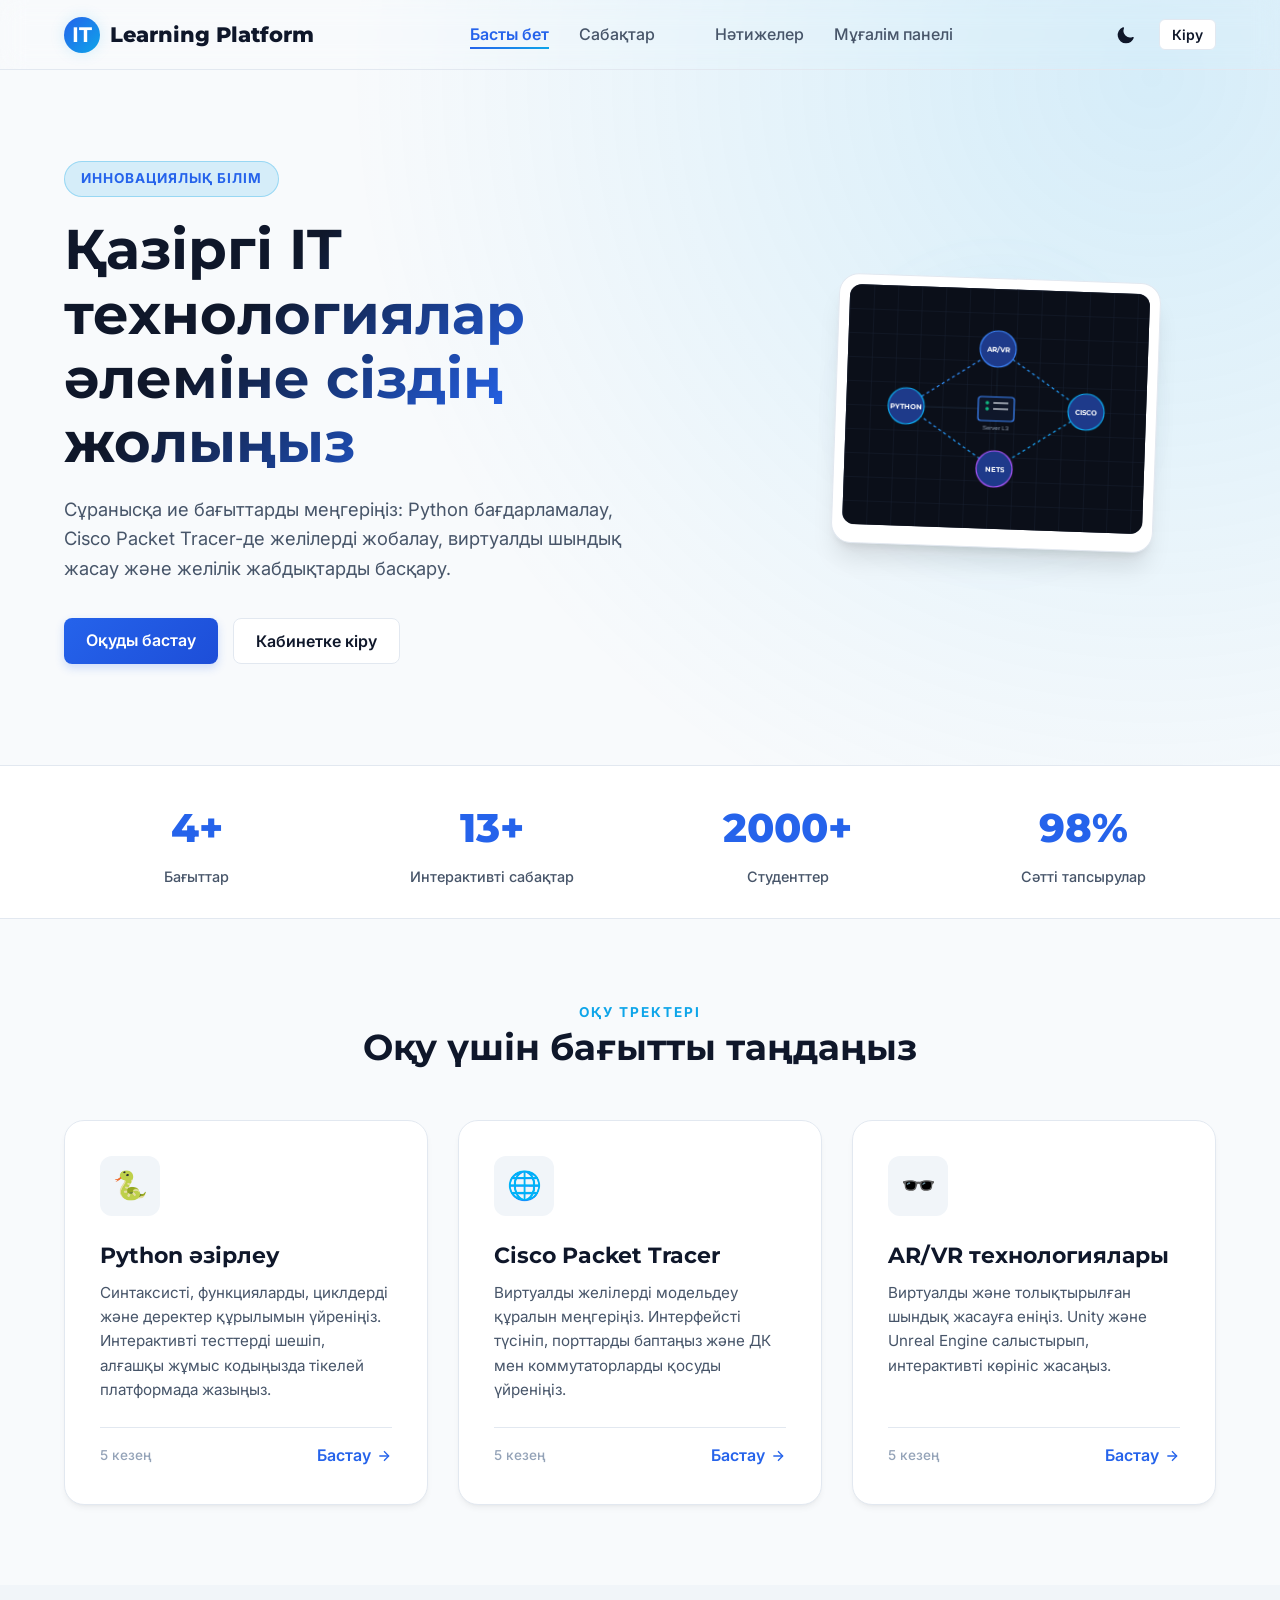
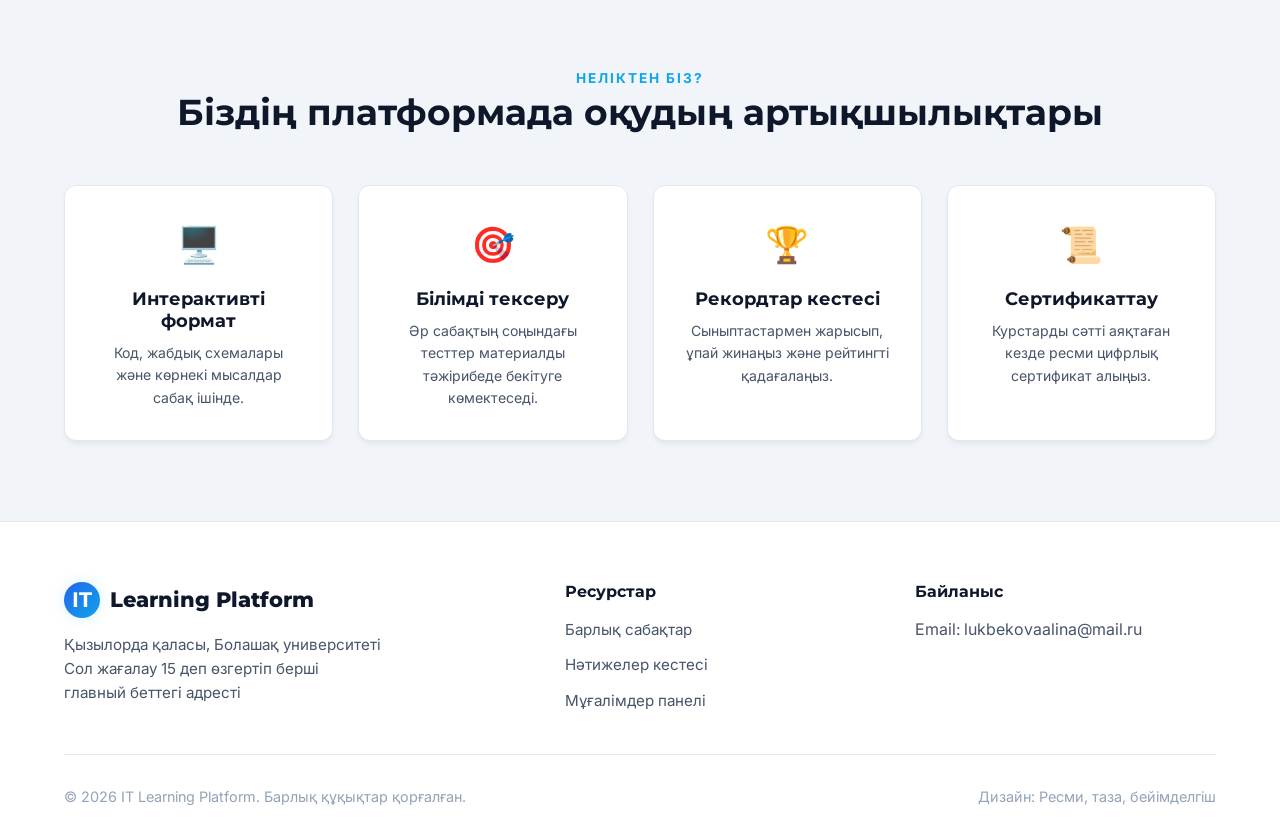
==== index.html @ 37fa31d3 "Add files via upload" ====
﻿<!DOCTYPE html>
<html lang="kk">
<head>
    <meta charset="UTF-8">
    <meta name="viewport" content="width=device-width, initial-scale=1.0">
    <title>IT Learning Platform — Білім беру IT Платформасы</title>
    <meta name="description" content="Python, желілер, Cisco Packet Tracer, AR/VR және желілік жабдықтарды үйренуге арналған инновациялық онлайн-платформа. Оқуды дәл қазір бастаңыз!">
    <link rel="stylesheet" href="style.css">
</head>
<body>

    <!-- НАВИГАЦИЯ -->
    <header class="navbar">
        <div class="nav-brand">
            <div class="brand-icon">IT</div>
            <span>Learning Platform</span>
        </div>
        
        <button class="hamburger" id="hamburger" aria-label="Открыть меню">
            <span></span>
            <span></span>
            <span></span>
        </button>

        <ul class="nav-links" id="nav-links">
            <li><a href="index.html" class="active">Басты бет</a></li>
            <li><a href="lessons.html">Сабақтар</a></li>
            <li><a href="dashboard.html" id="student-cabinet-btn" style="display: none;">Жеке кабинет</a></li>
            <li><a href="results.html">Нәтижелер</a></li>
            <li><a href="admin.html">Мұғалім панелі</a></li>
        </ul>

        <div class="nav-actions">
            <button class="theme-toggle-btn" id="theme-toggle" title="Тақырыпты ауыстыру">
                <!-- SVG dynamically loaded by app.js -->
            </button>
            <button class="btn btn-secondary btn-sm" id="login-nav-btn">Кіру</button>
        </div>
    </header>

    <!-- HERO БЛОК -->
    <section class="hero animate-fade-in-up">
        <div class="hero-container">
            <div class="hero-content">
                <span class="hero-badge">Инновациялық білім</span>
                <h1 class="hero-title">Қазіргі IT технологиялар әлеміне сіздің жолыңыз</h1>
                <p class="hero-description">
                    Сұранысқа ие бағыттарды меңгеріңіз: Python бағдарламалау, Cisco Packet Tracer-де желілерді жобалау, виртуалды шындық жасау және желілік жабдықтарды басқару.
                </p>
                <div class="hero-cta">
                    <a href="lessons.html" class="btn btn-primary">Оқуды бастау</a>
                    <button class="btn btn-secondary" onclick="openAuthModal()">Кабинетке кіру</button>
                </div>
            </div>
            
            <div class="hero-visual">
                <div class="hero-glow-sphere"></div>
                <div class="hero-image-wrapper">
                    <!-- Crisp inline SVG as a beautiful technical diagram -->
                    <svg viewBox="0 0 500 400" width="100%" height="auto" style="border-radius: var(--radius-md); background: #0f172a;" xmlns="http://www.w3.org/2000/svg">
                        <!-- Tech Grid Background -->
                        <defs>
                            <pattern id="grid" width="40" height="40" patternUnits="userSpaceOnUse">
                                <path d="M 40 0 L 0 0 0 40" fill="none" stroke="#1e293b" stroke-width="1"/>
                            </pattern>
                            <linearGradient id="blueGrad" x1="0%" y1="0%" x2="100%" y2="100%">
                                <stop offset="0%" stop-color="#3b82f6" />
                                <stop offset="100%" stop-color="#0ea5e9" />
                            </linearGradient>
                        </defs>
                        <rect width="100%" height="100%" fill="#0b0f19" />
                        <rect width="100%" height="100%" fill="url(#grid)" />
                        
                        <!-- Glowing Network Nodes -->
                        <path d="M 100 200 L 250 100 L 400 200 L 250 300 Z" fill="none" stroke="url(#blueGrad)" stroke-width="2" stroke-dasharray="5 5" />
                        <line x1="250" y1="100" x2="250" y2="300" stroke="#1e293b" stroke-width="1" />
                        <line x1="100" y1="200" x2="400" y2="200" stroke="#1e293b" stroke-width="1" />
                        
                        <!-- Connecting glowing circles -->
                        <circle cx="250" cy="100" r="30" fill="#1e3a8a" stroke="#3b82f6" stroke-width="2" />
                        <text x="250" y="105" font-family="'Montserrat', sans-serif" font-size="12" fill="#fff" text-anchor="middle" font-weight="bold">AR/VR</text>
                        
                        <circle cx="100" cy="200" r="30" fill="#1e3a8a" stroke="#0ea5e9" stroke-width="2" />
                        <text x="100" y="205" font-family="'Montserrat', sans-serif" font-size="11" fill="#fff" text-anchor="middle" font-weight="bold">PYTHON</text>
                        
                        <circle cx="400" cy="200" r="30" fill="#1e3a8a" stroke="#0ea5e9" stroke-width="2" />
                        <text x="400" y="205" font-family="'Montserrat', sans-serif" font-size="11" fill="#fff" text-anchor="middle" font-weight="bold">CISCO</text>
                        
                        <circle cx="250" cy="300" r="30" fill="#1e3a8a" stroke="#a855f7" stroke-width="2" />
                        <text x="250" y="305" font-family="'Montserrat', sans-serif" font-size="11" fill="#fff" text-anchor="middle" font-weight="bold">NETS</text>

                        <!-- Central Server Icon Representation -->
                        <rect x="220" y="180" width="60" height="40" rx="5" fill="#0f172a" stroke="#3b82f6" stroke-width="2" />
                        <circle cx="235" cy="190" r="3" fill="#10b981" />
                        <circle cx="235" cy="200" r="3" fill="#10b981" />
                        <line x1="245" y1="190" x2="270" y2="190" stroke="#e2e8f0" stroke-width="2" />
                        <line x1="245" y1="200" x2="270" y2="200" stroke="#e2e8f0" stroke-width="2" />
                        <text x="250" y="235" font-family="sans-serif" font-size="10" fill="#94a3b8" text-anchor="middle">Server L3</text>
                    </svg>
                </div>
            </div>
        </div>
    </section>

    <!-- СТАТИСТИКА -->
    <section class="stats-bar">
        <div class="stats-container">
            <div class="stat-item">
                <span class="stat-number">4+</span>
                <span class="stat-label">Бағыттар</span>
            </div>
            <div class="stat-item">
                <span class="stat-number">13+</span>
                <span class="stat-label">Интерактивті сабақтар</span>
            </div>
            <div class="stat-item">
                <span class="stat-number">2000+</span>
                <span class="stat-label">Студенттер</span>
            </div>
            <div class="stat-item">
                <span class="stat-number">98%</span>
                <span class="stat-label">Сәтті тапсырулар</span>
            </div>
        </div>
    </section>

    <!-- ОПИСАНИЕ И КАРТОЧКИ НАПРАВЛЕНИЙ -->
    <section class="section" id="courses">
        <div class="section-container">
            <div class="section-header">
                <span class="section-subtitle">Оқу тректері</span>
                <h2 class="section-title">Оқу үшін бағытты таңдаңыз</h2>
            </div>
            
            <div class="categories-grid">
                <!-- Python Card -->
                <div class="category-card">
                    <div>
                        <div class="category-icon">🐍</div>
                        <h3 class="category-title">Python әзірлеу</h3>
                        <p class="category-description">Синтаксисті, функцияларды, циклдерді және деректер құрылымын үйреніңіз. Интерактивті тесттерді шешіп, алғашқы жұмыс кодыңызда тікелей платформада жазыңыз.</p>
                    </div>
                    <div class="category-footer">
                        <span class="category-lessons-count">5 кезең</span>
                        <a href="lessons.html?course=python" class="category-link">
                            Бастау 
                            <svg width="16" height="16" viewBox="0 0 24 24" fill="none" stroke="currentColor" stroke-width="2"><line x1="5" y1="12" x2="19" y2="12"></line><polyline points="12 5 19 12 12 19"></polyline></svg>
                        </a>
                    </div>
                </div>

                <!-- Cisco Packet Tracer Card -->
                <div class="category-card">
                    <div>
                        <div class="category-icon">🌐</div>
                        <h3 class="category-title">Cisco Packet Tracer</h3>
                        <p class="category-description">Виртуалды желілерді модельдеу құралын меңгеріңіз. Интерфейсті түсініп, порттарды баптаңыз және ДК мен коммутаторларды қосуды үйреніңіз.</p>
                    </div>
                    <div class="category-footer">
                        <span class="category-lessons-count">5 кезең</span>
                        <a href="lessons.html?course=cisco" class="category-link">
                            Бастау 
                            <svg width="16" height="16" viewBox="0 0 24 24" fill="none" stroke="currentColor" stroke-width="2"><line x1="5" y1="12" x2="19" y2="12"></line><polyline points="12 5 19 12 12 19"></polyline></svg>
                        </a>
                    </div>
                </div>

                <!-- AR/VR Card -->
                <div class="category-card">
                    <div>
                        <div class="category-icon">🕶️</div>
                        <h3 class="category-title">AR/VR технологиялары</h3>
                        <p class="category-description">Виртуалды және толықтырылған шындық жасауға еніңіз. Unity және Unreal Engine салыстырып, интерактивті көрініс жасаңыз.</p>
                    </div>
                    <div class="category-footer">
                        <span class="category-lessons-count">5 кезең</span>
                        <a href="lessons.html?course=arvr" class="category-link">
                            Бастау 
                            <svg width="16" height="16" viewBox="0 0 24 24" fill="none" stroke="currentColor" stroke-width="2"><line x1="5" y1="12" x2="19" y2="12"></line><polyline points="12 5 19 12 12 19"></polyline></svg>
                        </a>
                    </div>
                </div>
            </div>
        </div>
    </section>

    <!-- БЛОК ПРЕИМУЩЕСТВ -->
    <section class="section" style="background-color: var(--bg-tertiary);" id="advantages">
        <div class="section-container">
            <div class="section-header">
                <span class="section-subtitle">Неліктен біз?</span>
                <h2 class="section-title">Біздің платформада оқудың артықшылықтары</h2>
            </div>
            
            <div class="benefits-grid">
                <div class="benefit-card">
                    <div class="benefit-icon">🖥️</div>
                    <h4 class="benefit-title">Интерактивті формат</h4>
                    <p class="benefit-desc">Код, жабдық схемалары және көрнекі мысалдар сабақ ішінде.</p>
                </div>
                <div class="benefit-card">
                    <div class="benefit-icon">🎯</div>
                    <h4 class="benefit-title">Білімді тексеру</h4>
                    <p class="benefit-desc">Әр сабақтың соңындағы тесттер материалды тәжірибеде бекітуге көмектеседі.</p>
                </div>
                <div class="benefit-card">
                    <div class="benefit-icon">🏆</div>
                    <h4 class="benefit-title">Рекордтар кестесі</h4>
                    <p class="benefit-desc">Сыныптастармен жарысып, ұпай жинаңыз және рейтингті қадағалаңыз.</p>
                </div>
                <div class="benefit-card">
                    <div class="benefit-icon">📜</div>
                    <h4 class="benefit-title">Сертификаттау</h4>
                    <p class="benefit-desc">Курстарды сәтті аяқтаған кезде ресми цифрлық сертификат алыңыз.</p>
                </div>
            </div>
        </div>
    </section>

    <!-- ФУТЕР -->
    <footer class="footer">
        <div class="footer-container">
            <div class="footer-info">
                <div class="footer-logo">
                    <div class="brand-icon">IT</div>
                    <span>Learning Platform</span>
                </div>
                <p class="footer-desc">Қызылорда қаласы, Болашақ университеті Сол жағалау 15 деп өзгертіп берші главный беттегі адресті</p>
            </div>
            <div class="footer-links-col">
                <h4 class="footer-links-title">Ресурстар</h4>
                <ul class="footer-links">
                    <li><a href="lessons.html">Барлық сабақтар</a></li>
                    <li><a href="results.html">Нәтижелер кестесі</a></li>
                    <li><a href="admin.html">Мұғалімдер панелі</a></li>
                </ul>
            </div>
            <div class="footer-links-col">
                <h4 class="footer-links-title">Байланыс</h4>
                <ul class="footer-links">
                    <li>Email: lukbekovaalina@mail.ru</li>
                </ul>
            </div>
        </div>
        <div class="footer-bottom">
            <p>&copy; 2026 IT Learning Platform. Барлық құқықтар қорғалған.</p>
            <p>Дизайн: Ресми, таза, бейімделгіш</p>
        </div>
    </footer>

    <!-- BOTTOM NAV (mobile only) -->
    <nav class="bottom-nav" id="bottom-nav">
        <a href="index.html" class="bottom-nav-item active" id="bnav-home">
            <svg viewBox="0 0 24 24"><path d="M3 9l9-7 9 7v11a2 2 0 0 1-2 2H5a2 2 0 0 1-2-2z"/><polyline points="9 22 9 12 15 12 15 22"/></svg>
            <span>Басты</span>
        </a>
        <a href="lessons.html" class="bottom-nav-item" id="bnav-lessons">
            <svg viewBox="0 0 24 24"><path d="M2 3h6a4 4 0 0 1 4 4v14a3 3 0 0 0-3-3H2z"/><path d="M22 3h-6a4 4 0 0 0-4 4v14a3 3 0 0 1 3-3h7z"/></svg>
            <span>Сабақтар</span>
        </a>
        <a href="results.html" class="bottom-nav-item" id="bnav-results">
            <svg viewBox="0 0 24 24"><polyline points="22 12 18 12 15 21 9 3 6 12 2 12"/></svg>
            <span>Нәтижелер</span>
        </a>
        <a href="admin.html" class="bottom-nav-item" id="bnav-admin">
            <svg viewBox="0 0 24 24"><path d="M17 21v-2a4 4 0 0 0-4-4H5a4 4 0 0 0-4 4v2"/><circle cx="9" cy="7" r="4"/><path d="M23 21v-2a4 4 0 0 0-3-3.87"/><path d="M16 3.13a4 4 0 0 1 0 7.75"/></svg>
            <span>Мұғалім</span>
        </a>
        <button class="bottom-nav-login" id="bnav-login" onclick="openAuthModal()">
            <svg viewBox="0 0 24 24"><path d="M20 21v-2a4 4 0 0 0-4-4H8a4 4 0 0 0-4 4v2"/><circle cx="12" cy="7" r="4"/></svg>
            <span id="bnav-login-label">Кіру</span>
        </button>
    </nav>

    <!-- Scripts -->
    <script src="app.js"></script>
</body>
</html>
---- style.css ----
@import url('https://fonts.googleapis.com/css2?family=Inter:wght@300;400;500;600;700&family=Montserrat:wght@400;500;600;700;800&display=swap');

/* --- DESIGN TOKENS --- */
:root {
    /* Light Mode Palette */
    --bg-primary: #f8fafc;
    --bg-secondary: #ffffff;
    --bg-tertiary: #f1f5f9;
    --border-color: #e2e8f0;
    
    --text-primary: #0f172a;
    --text-secondary: #475569;
    --text-muted: #94a3b8;
    
    --color-primary: #2563eb;       /* Royal Blue */
    --color-primary-hover: #1d4ed8;
    --color-accent: #0ea5e9;        /* Cyan/Light Blue */
    --color-accent-glow: rgba(14, 165, 233, 0.15);
    --color-success: #10b981;
    --color-warning: #f59e0b;
    --color-danger: #ef4444;
    
    --card-shadow: 0 4px 6px -1px rgb(0 0 0 / 0.05), 0 2px 4px -2px rgb(0 0 0 / 0.05);
    --card-shadow-hover: 0 20px 25px -5px rgb(0 0 0 / 0.1), 0 8px 10px -6px rgb(0 0 0 / 0.1);
    --radius-sm: 8px;
    --radius-md: 12px;
    --radius-lg: 20px;
    
    --font-heading: 'Montserrat', sans-serif;
    --font-body: 'Inter', sans-serif;
    
    --transition-fast: 0.15s ease;
    --transition-normal: 0.3s cubic-bezier(0.4, 0, 0.2, 1);
    --transition-slow: 0.5s cubic-bezier(0.4, 0, 0.2, 1);
    
    --navbar-height: 70px;
}

[data-theme="dark"] {
    /* Dark Mode Palette */
    --bg-primary: #0b0f19;
    --bg-secondary: #111827;
    --bg-tertiary: #1f2937;
    --border-color: #374151;
    
    --text-primary: #f9fafb;
    --text-secondary: #d1d5db;
    --text-muted: #6b7280;
    
    --color-primary: #3b82f6;
    --color-primary-hover: #60a5fa;
    --color-accent: #38bdf8;
    --color-accent-glow: rgba(56, 189, 248, 0.2);
    
    --card-shadow: 0 4px 6px -1px rgb(0 0 0 / 0.3), 0 2px 4px -2px rgb(0 0 0 / 0.3);
    --card-shadow-hover: 0 20px 25px -5px rgb(0 0 0 / 0.4), 0 8px 10px -6px rgb(0 0 0 / 0.4);
}

/* --- RESET & BASE STYLES --- */
* {
    margin: 0;
    padding: 0;
    box-sizing: border-box;
    scroll-behavior: smooth;
}

body {
    background-color: var(--bg-primary);
    color: var(--text-secondary);
    font-family: var(--font-body);
    line-height: 1.6;
    min-height: 100vh;
    display: flex;
    flex-direction: column;
    overflow-x: hidden;
    transition: background-color var(--transition-normal), color var(--transition-normal);
}

h1, h2, h3, h4, h5, h6 {
    color: var(--text-primary);
    font-family: var(--font-heading);
    font-weight: 700;
    line-height: 1.25;
}

a {
    color: inherit;
    text-decoration: none;
    transition: color var(--transition-fast);
}

button, input, select, textarea {
    font-family: inherit;
    font-size: inherit;
}

/* Custom Scrollbar */
::-webkit-scrollbar {
    width: 8px;
    height: 8px;
}
::-webkit-scrollbar-track {
    background: var(--bg-primary);
}
::-webkit-scrollbar-thumb {
    background: var(--border-color);
    border-radius: var(--radius-sm);
}
::-webkit-scrollbar-thumb:hover {
    background: var(--text-muted);
}

/* --- HEADER / NAVIGATION --- */
.navbar {
    height: var(--navbar-height);
    background-color: rgba(var(--bg-secondary) == #ffffff ? 255, 255, 255 : 17, 24, 39, 0.8);
    backdrop-filter: blur(12px);
    -webkit-backdrop-filter: blur(12px);
    border-bottom: 1px solid var(--border-color);
    position: fixed;
    top: 0;
    left: 0;
    right: 0;
    z-index: 1000;
    display: flex;
    align-items: center;
    justify-content: space-between;
    padding: 0 5%;
    transition: background-color var(--transition-normal), border-color var(--transition-normal);
}

.nav-brand {
    display: flex;
    align-items: center;
    gap: 10px;
    font-family: var(--font-heading);
    font-weight: 800;
    font-size: 1.3rem;
    color: var(--text-primary);
}

.brand-icon {
    width: 36px;
    height: 36px;
    background: linear-gradient(135deg, var(--color-primary), var(--color-accent));
    border-radius: 50%;
    display: flex;
    align-items: center;
    justify-content: center;
    color: #ffffff;
    font-weight: 700;
    box-shadow: 0 0 15px var(--color-accent-glow);
}

.nav-links {
    display: flex;
    list-style: none;
    gap: 30px;
    align-items: center;
}

.nav-links a {
    font-weight: 500;
    position: relative;
    padding: 5px 0;
}

.nav-links a::after {
    content: '';
    position: absolute;
    bottom: 0;
    left: 0;
    width: 0;
    height: 2px;
    background: linear-gradient(90deg, var(--color-primary), var(--color-accent));
    transition: width var(--transition-normal);
}

.nav-links a:hover::after,
.nav-links a.active::after {
    width: 100%;
}

.nav-links a.active {
    color: var(--color-primary);
    font-weight: 600;
}

.nav-actions {
    display: flex;
    align-items: center;
    gap: 15px;
}

.theme-toggle-btn {
    background: none;
    border: none;
    color: var(--text-primary);
    cursor: pointer;
    font-size: 1.2rem;
    padding: 8px;
    border-radius: 50%;
    display: flex;
    align-items: center;
    justify-content: center;
    transition: background-color var(--transition-fast);
}

.theme-toggle-btn:hover {
    background-color: var(--bg-tertiary);
}

.theme-toggle-btn svg {
    width: 20px;
    height: 20px;
    fill: currentColor;
}

/* Hamburger menu for mobile */
.hamburger {
    display: none;
    flex-direction: column;
    justify-content: space-around;
    width: 24px;
    height: 20px;
    background: transparent;
    border: none;
    cursor: pointer;
    z-index: 10;
}

.hamburger span {
    width: 24px;
    height: 2px;
    background-color: var(--text-primary);
    border-radius: 10px;
    transition: all var(--transition-fast);
}

/* --- BUTTONS --- */
.btn {
    display: inline-flex;
    align-items: center;
    justify-content: center;
    gap: 8px;
    padding: 10px 22px;
    border-radius: var(--radius-sm);
    font-weight: 600;
    cursor: pointer;
    border: none;
    transition: all var(--transition-normal);
}

.btn-primary {
    background: linear-gradient(135deg, var(--color-primary), var(--color-primary-hover));
    color: #ffffff;
    box-shadow: 0 4px 10px rgba(37, 99, 235, 0.2);
}

.btn-primary:hover {
    box-shadow: 0 6px 16px rgba(37, 99, 235, 0.35);
    transform: translateY(-2px);
}

.btn-secondary {
    background-color: var(--bg-secondary);
    color: var(--text-primary);
    border: 1px solid var(--border-color);
}

.btn-secondary:hover {
    background-color: var(--bg-tertiary);
    border-color: var(--text-muted);
}

.btn-accent {
    background: linear-gradient(135deg, var(--color-accent), #0284c7);
    color: #ffffff;
    box-shadow: 0 4px 10px rgba(14, 165, 233, 0.25);
}

.btn-accent:hover {
    box-shadow: 0 6px 16px rgba(14, 165, 233, 0.4);
    transform: translateY(-2px);
}

.btn-danger {
    background-color: var(--color-danger);
    color: #ffffff;
}
.btn-danger:hover {
    background-color: #dc2626;
}

.btn-sm {
    padding: 6px 12px;
    font-size: 0.875rem;
    border-radius: 6px;
}

/* --- HERO SECTION --- */
.hero {
    position: relative;
    padding: 140px 5% 80px;
    min-height: 85vh;
    display: flex;
    align-items: center;
    background: radial-gradient(circle at 90% 10%, var(--color-accent-glow) 0%, transparent 60%);
    overflow: hidden;
}

.hero-container {
    max-width: 1200px;
    margin: 0 auto;
    display: grid;
    grid-template-columns: 1.2fr 0.8fr;
    gap: 50px;
    align-items: center;
    width: 100%;
}

.hero-content {
    display: flex;
    flex-direction: column;
    gap: 20px;
}

.hero-badge {
    align-self: flex-start;
    background-color: var(--color-accent-glow);
    color: var(--color-primary);
    padding: 6px 16px;
    border-radius: 30px;
    font-size: 0.85rem;
    font-weight: 700;
    border: 1px solid rgba(14, 165, 233, 0.3);
    text-transform: uppercase;
    letter-spacing: 1px;
}

.hero-title {
    font-size: 3.5rem;
    line-height: 1.15;
    background: linear-gradient(135deg, var(--text-primary) 30%, var(--color-primary) 70%, var(--color-accent) 100%);
    -webkit-background-clip: text;
    -webkit-text-fill-color: transparent;
}

.hero-description {
    font-size: 1.15rem;
    color: var(--text-secondary);
    max-width: 600px;
}

.hero-cta {
    display: flex;
    gap: 15px;
    margin-top: 15px;
}

.hero-visual {
    position: relative;
    display: flex;
    justify-content: center;
    align-items: center;
}

.hero-glow-sphere {
    position: absolute;
    width: 300px;
    height: 300px;
    background: radial-gradient(circle, var(--color-accent) 0%, transparent 70%);
    opacity: 0.15;
    filter: blur(40px);
    z-index: 1;
}

.hero-image-wrapper {
    z-index: 2;
    border-radius: var(--radius-lg);
    overflow: hidden;
    box-shadow: var(--card-shadow-hover);
    border: 1px solid var(--border-color);
    background-color: var(--bg-secondary);
    padding: 10px;
    transform: rotate(2deg);
    transition: transform var(--transition-normal);
}

.hero-image-wrapper:hover {
    transform: rotate(0deg) scale(1.02);
}

.hero-image {
    width: 100%;
    height: auto;
    display: block;
    border-radius: var(--radius-md);
}

/* --- STATS BAR --- */
.stats-bar {
    border-top: 1px solid var(--border-color);
    border-bottom: 1px solid var(--border-color);
    background-color: var(--bg-secondary);
    padding: 30px 5%;
}

.stats-container {
    max-width: 1200px;
    margin: 0 auto;
    display: grid;
    grid-template-columns: repeat(4, 1fr);
    gap: 30px;
    text-align: center;
}

.stat-item {
    display: flex;
    flex-direction: column;
    gap: 5px;
}

.stat-number {
    font-family: var(--font-heading);
    font-size: 2.5rem;
    font-weight: 800;
    color: var(--color-primary);
}

.stat-label {
    font-size: 0.9rem;
    color: var(--text-secondary);
    font-weight: 500;
}

/* --- SECTION GENERAL STYLE --- */
.section {
    padding: 80px 5%;
}

.section-container {
    max-width: 1200px;
    margin: 0 auto;
}

.section-header {
    text-align: center;
    margin-bottom: 50px;
}

.section-subtitle {
    color: var(--color-accent);
    text-transform: uppercase;
    font-weight: 700;
    font-size: 0.85rem;
    letter-spacing: 2px;
    margin-bottom: 10px;
}

.section-title {
    font-size: 2.25rem;
}

/* --- CATEGORIES / DIRECTIONS --- */
.categories-grid {
    display: grid;
    grid-template-columns: repeat(3, 1fr);
    gap: 30px;
}

.category-card {
    background-color: var(--bg-secondary);
    border: 1px solid var(--border-color);
    border-radius: var(--radius-lg);
    padding: 35px;
    box-shadow: var(--card-shadow);
    transition: all var(--transition-normal);
    position: relative;
    overflow: hidden;
    display: flex;
    flex-direction: column;
    justify-content: space-between;
}

.category-card::before {
    content: '';
    position: absolute;
    top: 0;
    left: 0;
    width: 4px;
    height: 100%;
    background-color: var(--color-primary);
    opacity: 0;
    transition: opacity var(--transition-fast);
}

.category-card:hover {
    transform: translateY(-8px);
    box-shadow: var(--card-shadow-hover);
    border-color: var(--color-accent);
}

.category-card:hover::before {
    opacity: 1;
}

.category-icon {
    width: 60px;
    height: 60px;
    border-radius: var(--radius-md);
    background-color: var(--bg-tertiary);
    color: var(--color-primary);
    display: flex;
    align-items: center;
    justify-content: center;
    font-size: 1.75rem;
    margin-bottom: 25px;
    transition: background-color var(--transition-normal), color var(--transition-normal);
}

.category-card:hover .category-icon {
    background-color: var(--color-primary);
    color: #ffffff;
}

.category-title {
    font-size: 1.4rem;
    margin-bottom: 12px;
}

.category-description {
    font-size: 0.95rem;
    color: var(--text-secondary);
    margin-bottom: 25px;
    flex-grow: 1;
}

.category-footer {
    display: flex;
    align-items: center;
    justify-content: space-between;
    border-top: 1px solid var(--border-color);
    padding-top: 15px;
}

.category-lessons-count {
    font-size: 0.85rem;
    color: var(--text-muted);
    font-weight: 500;
}

.category-link {
    color: var(--color-primary);
    font-weight: 600;
    display: flex;
    align-items: center;
    gap: 5px;
}

.category-link svg {
    transition: transform var(--transition-fast);
}

.category-card:hover .category-link svg {
    transform: translateX(4px);
}

/* --- BENEFITS SECTION --- */
.benefits-grid {
    display: grid;
    grid-template-columns: repeat(4, 1fr);
    gap: 25px;
}

.benefit-card {
    background-color: var(--bg-secondary);
    border: 1px solid var(--border-color);
    border-radius: var(--radius-md);
    padding: 30px;
    box-shadow: var(--card-shadow);
    transition: all var(--transition-normal);
    text-align: center;
}

.benefit-card:hover {
    transform: translateY(-5px);
    box-shadow: var(--card-shadow-hover);
    border-color: rgba(37, 99, 235, 0.3);
}

.benefit-icon {
    font-size: 2.2rem;
    color: var(--color-accent);
    margin-bottom: 15px;
}

.benefit-title {
    font-size: 1.1rem;
    margin-bottom: 10px;
}

.benefit-desc {
    font-size: 0.88rem;
    color: var(--text-secondary);
}

/* --- FOOTER --- */
.footer {
    background-color: var(--bg-secondary);
    border-top: 1px solid var(--border-color);
    padding: 60px 5% 30px;
    margin-top: auto;
}

.footer-container {
    max-width: 1200px;
    margin: 0 auto;
    display: grid;
    grid-template-columns: 1.5fr 1fr 1fr;
    gap: 50px;
    margin-bottom: 40px;
}

.footer-info {
    display: flex;
    flex-direction: column;
    gap: 15px;
}

.footer-logo {
    display: flex;
    align-items: center;
    gap: 10px;
    font-family: var(--font-heading);
    font-weight: 800;
    font-size: 1.3rem;
    color: var(--text-primary);
}

.footer-desc {
    color: var(--text-secondary);
    font-size: 0.95rem;
    max-width: 320px;
}

.footer-links-col {
    display: flex;
    flex-direction: column;
    gap: 15px;
}

.footer-links-title {
    font-size: 1rem;
    font-weight: 700;
}

.footer-links {
    list-style: none;
    display: flex;
    flex-direction: column;
    gap: 10px;
}

.footer-links a {
    font-size: 0.95rem;
}

.footer-links a:hover {
    color: var(--color-primary);
}

.footer-bottom {
    max-width: 1200px;
    margin: 0 auto;
    border-top: 1px solid var(--border-color);
    padding-top: 30px;
    display: flex;
    justify-content: space-between;
    align-items: center;
    color: var(--text-muted);
    font-size: 0.9rem;
}

/* --- AUTH MODAL --- */
.modal-overlay {
    position: fixed;
    top: 0;
    left: 0;
    right: 0;
    bottom: 0;
    background-color: rgba(15, 23, 42, 0.6);
    backdrop-filter: blur(5px);
    z-index: 2000;
    display: flex;
    align-items: center;
    justify-content: center;
    opacity: 0;
    pointer-events: none;
    transition: opacity var(--transition-normal);
}

.modal-overlay.active {
    opacity: 1;
    pointer-events: auto;
}

.modal-box {
    background-color: var(--bg-secondary);
    border: 1px solid var(--border-color);
    border-radius: var(--radius-lg);
    width: 100%;
    max-width: 450px;
    padding: 40px;
    box-shadow: 0 25px 50px -12px rgba(0, 0, 0, 0.25);
    position: relative;
    transform: translateY(20px);
    transition: transform var(--transition-normal);
}

.modal-overlay.active .modal-box {
    transform: translateY(0);
}

.modal-close {
    position: absolute;
    top: 20px;
    right: 20px;
    background: none;
    border: none;
    color: var(--text-muted);
    cursor: pointer;
    font-size: 1.5rem;
    transition: color var(--transition-fast);
}

.modal-close:hover {
    color: var(--text-primary);
}

.modal-title {
    font-size: 1.75rem;
    margin-bottom: 10px;
    text-align: center;
}

.modal-desc {
    color: var(--text-secondary);
    font-size: 0.9rem;
    margin-bottom: 25px;
    text-align: center;
}

.form-group {
    margin-bottom: 20px;
}

.form-label {
    display: block;
    font-size: 0.875rem;
    font-weight: 600;
    color: var(--text-primary);
    margin-bottom: 8px;
}

.form-input {
    width: 100%;
    padding: 12px 16px;
    background-color: var(--bg-primary);
    border: 1px solid var(--border-color);
    border-radius: var(--radius-sm);
    color: var(--text-primary);
    transition: all var(--transition-fast);
}

.form-input:focus {
    outline: none;
    border-color: var(--color-primary);
    box-shadow: 0 0 0 3px rgba(37, 99, 235, 0.15);
}

.form-checkbox {
    display: flex;
    align-items: center;
    gap: 8px;
    font-size: 0.85rem;
    cursor: pointer;
}

.modal-footer-text {
    text-align: center;
    font-size: 0.875rem;
    color: var(--text-muted);
    margin-top: 20px;
}

.modal-footer-text a {
    color: var(--color-primary);
    font-weight: 600;
}

/* --- DASHBOARD / SIDEBAR LAYOUTS --- */
.dashboard-layout {
    display: flex;
    margin-top: var(--navbar-height);
    min-height: calc(100vh - var(--navbar-height));
}

.sidebar {
    width: 280px;
    background-color: var(--bg-secondary);
    border-right: 1px solid var(--border-color);
    padding: 30px 20px;
    display: flex;
    flex-direction: column;
    gap: 30px;
    position: fixed;
    height: calc(100vh - var(--navbar-height));
    overflow-y: auto;
    z-index: 10;
}

.sidebar-menu {
    list-style: none;
    display: flex;
    flex-direction: column;
    gap: 8px;
}

.sidebar-link {
    display: flex;
    align-items: center;
    gap: 12px;
    padding: 12px 16px;
    border-radius: var(--radius-sm);
    color: var(--text-secondary);
    font-weight: 500;
    transition: all var(--transition-fast);
}

.sidebar-link:hover {
    background-color: var(--bg-tertiary);
    color: var(--text-primary);
}

.sidebar-link.active {
    background-color: var(--color-accent-glow);
    color: var(--color-primary);
    font-weight: 600;
}

.sidebar-icon {
    font-size: 1.25rem;
    display: flex;
    align-items: center;
    justify-content: center;
    width: 24px;
}

.dashboard-main {
    flex-grow: 1;
    margin-left: 280px;
    padding: 40px;
    max-width: 1400px;
}

/* --- GENERAL UTILITY CARDS & BLOCKS --- */
.dashboard-header {
    display: flex;
    justify-content: space-between;
    align-items: center;
    margin-bottom: 35px;
}

.user-welcome h2 {
    font-size: 1.75rem;
    margin-bottom: 5px;
}

.user-welcome p {
    color: var(--text-secondary);
}

.stats-grid {
    display: grid;
    grid-template-columns: repeat(4, 1fr);
    gap: 25px;
    margin-bottom: 35px;
}

.mini-card {
    background-color: var(--bg-secondary);
    border: 1px solid var(--border-color);
    border-radius: var(--radius-md);
    padding: 24px;
    display: flex;
    align-items: center;
    gap: 20px;
    box-shadow: var(--card-shadow);
}

.mini-card-icon {
    width: 50px;
    height: 50px;
    border-radius: var(--radius-sm);
    display: flex;
    align-items: center;
    justify-content: center;
    font-size: 1.5rem;
}

.mini-card-info {
    display: flex;
    flex-direction: column;
}

.mini-card-num {
    font-size: 1.5rem;
    font-weight: 700;
    color: var(--text-primary);
}

.mini-card-label {
    font-size: 0.85rem;
    color: var(--text-muted);
}

/* --- LESSONS PAGE SPECIFICS --- */
.lessons-layout {
    display: flex;
    margin-top: var(--navbar-height);
    height: calc(100vh - var(--navbar-height));
    overflow: hidden;
}

.syllabus-sidebar {
    width: 320px;
    background-color: var(--bg-secondary);
    border-right: 1px solid var(--border-color);
    display: flex;
    flex-direction: column;
    height: 100%;
}

.syllabus-header {
    padding: 24px;
    border-bottom: 1px solid var(--border-color);
}

.syllabus-search {
    position: relative;
    margin-top: 15px;
}

.syllabus-search input {
    width: 100%;
    padding: 10px 15px;
    padding-left: 35px;
    border-radius: var(--radius-sm);
    background-color: var(--bg-primary);
    border: 1px solid var(--border-color);
    color: var(--text-primary);
}

.syllabus-search svg {
    position: absolute;
    left: 12px;
    top: 50%;
    transform: translateY(-50%);
    color: var(--text-muted);
}

.syllabus-list {
    flex-grow: 1;
    overflow-y: auto;
    padding: 15px;
}

.syllabus-category {
    margin-bottom: 20px;
}

.syllabus-cat-title {
    font-size: 0.8rem;
    text-transform: uppercase;
    color: var(--text-muted);
    font-weight: 700;
    margin-bottom: 8px;
    padding-left: 10px;
    letter-spacing: 0.5px;
}

.syllabus-item-link {
    display: flex;
    align-items: center;
    justify-content: space-between;
    padding: 10px 12px;
    border-radius: var(--radius-sm);
    margin-bottom: 4px;
    cursor: pointer;
    transition: all var(--transition-fast);
}

.syllabus-item-link:hover {
    background-color: var(--bg-tertiary);
}

.syllabus-item-link.active {
    background-color: var(--color-accent-glow);
    color: var(--color-primary);
    font-weight: 600;
}

.syllabus-item-left {
    display: flex;
    align-items: center;
    gap: 8px;
}

.syllabus-status-dot {
    width: 8px;
    height: 8px;
    border-radius: 50%;
    background-color: var(--border-color);
}

.syllabus-item-link.completed .syllabus-status-dot {
    background-color: var(--color-success);
}

.syllabus-item-link.active .syllabus-status-dot {
    background-color: var(--color-primary);
}

.syllabus-item-title {
    font-size: 0.9rem;
}

.lesson-viewport {
    flex-grow: 1;
    height: 100%;
    overflow-y: auto;
    padding: 40px 6% 80px;
    background-color: var(--bg-primary);
}

.lesson-content {
    max-width: 800px;
    margin: 0 auto;
    background-color: var(--bg-secondary);
    border: 1px solid var(--border-color);
    border-radius: var(--radius-lg);
    padding: 50px;
    box-shadow: var(--card-shadow);
}

.lesson-header-meta {
    display: flex;
    align-items: center;
    gap: 15px;
    margin-bottom: 20px;
}

.lesson-tag {
    background-color: var(--bg-tertiary);
    color: var(--text-primary);
    padding: 4px 10px;
    border-radius: 4px;
    font-size: 0.8rem;
    font-weight: 600;
}

.lesson-read-time {
    font-size: 0.85rem;
    color: var(--text-muted);
}

.lesson-body {
    margin-top: 30px;
    font-size: 1.05rem;
    color: var(--text-secondary);
}

.lesson-body h2 {
    font-size: 1.5rem;
    margin: 30px 0 15px;
    border-bottom: 1px solid var(--border-color);
    padding-bottom: 8px;
}

.lesson-body p {
    margin-bottom: 20px;
}

.lesson-body code {
    background-color: var(--bg-tertiary);
    padding: 2px 6px;
    border-radius: 4px;
    font-family: monospace;
    font-size: 0.9em;
    color: var(--color-primary);
}

.code-block-wrapper {
    background-color: #1e293b;
    border-radius: var(--radius-md);
    padding: 20px;
    margin: 20px 0;
    overflow-x: auto;
    position: relative;
}

.code-block-wrapper pre {
    margin: 0;
    font-family: monospace;
    color: #f1f5f9;
}

.code-lang-label {
    position: absolute;
    top: 5px;
    right: 15px;
    font-size: 0.75rem;
    color: #64748b;
    text-transform: uppercase;
    font-weight: 700;
}

.info-note {
    background-color: var(--color-accent-glow);
    border-left: 4px solid var(--color-accent);
    padding: 15px 20px;
    border-radius: 0 var(--radius-sm) var(--radius-sm) 0;
    margin: 25px 0;
}

.info-note-title {
    font-weight: 700;
    color: var(--text-primary);
    margin-bottom: 5px;
}

/* Quiz container in lesson page */
.quiz-container {
    margin-top: 50px;
    border-top: 2px dashed var(--border-color);
    padding-top: 40px;
}

.quiz-box {
    background-color: var(--bg-primary);
    border: 1px solid var(--border-color);
    border-radius: var(--radius-md);
    padding: 30px;
}

.quiz-question {
    font-size: 1.15rem;
    font-weight: 600;
    margin-bottom: 20px;
    color: var(--text-primary);
}

.quiz-options {
    display: flex;
    flex-direction: column;
    gap: 12px;
}

.quiz-option {
    background-color: var(--bg-secondary);
    border: 1px solid var(--border-color);
    border-radius: var(--radius-sm);
    padding: 14px 20px;
    cursor: pointer;
    transition: all var(--transition-fast);
    font-weight: 500;
}

.quiz-option:hover {
    border-color: var(--color-primary);
    background-color: var(--color-accent-glow);
}

.quiz-option.selected {
    border-color: var(--color-primary);
    background-color: rgba(37, 99, 235, 0.1);
}

.quiz-option.correct {
    border-color: var(--color-success);
    background-color: rgba(16, 185, 129, 0.1);
    color: var(--color-success);
}

.quiz-option.wrong {
    border-color: var(--color-danger);
    background-color: rgba(239, 68, 68, 0.1);
    color: var(--color-danger);
}

.quiz-submit-btn {
    margin-top: 25px;
    width: 100%;
}

.quiz-feedback {
    margin-top: 20px;
    padding: 15px;
    border-radius: var(--radius-sm);
    font-weight: 600;
    display: none;
    text-align: center;
}

/* --- STUDENT DASHBOARD SPECIFICS --- */
.dashboard-grid-main {
    display: grid;
    grid-template-columns: 1.8fr 1.2fr;
    gap: 30px;
}

.progress-section, .recent-courses, .achievements-card, .calendar-card {
    background-color: var(--bg-secondary);
    border: 1px solid var(--border-color);
    border-radius: var(--radius-lg);
    padding: 30px;
    box-shadow: var(--card-shadow);
}

.panel-title {
    font-size: 1.25rem;
    margin-bottom: 25px;
    display: flex;
    align-items: center;
    justify-content: space-between;
}

.panel-header-btn {
    font-size: 0.85rem;
    color: var(--color-primary);
    font-weight: 600;
}

.course-progress-list {
    display: flex;
    flex-direction: column;
    gap: 20px;
}

.course-progress-item {
    display: flex;
    flex-direction: column;
    gap: 8px;
}

.c-progress-meta {
    display: flex;
    justify-content: space-between;
    font-weight: 600;
    font-size: 0.95rem;
}

.c-progress-title {
    color: var(--text-primary);
}

.c-progress-bar-bg {
    height: 8px;
    background-color: var(--bg-tertiary);
    border-radius: 10px;
    overflow: hidden;
}

.c-progress-bar-fill {
    height: 100%;
    border-radius: 10px;
    transition: width var(--transition-slow);
}

.c-progress-fill-python {
    background: linear-gradient(90deg, #3b82f6, #60a5fa);
}
.c-progress-fill-cisco {
    background: linear-gradient(90deg, #10b981, #34d399);
}
.c-progress-fill-arvr {
    background: linear-gradient(90deg, #a855f7, #c084fc);
}
.c-progress-fill-networks {
    background: linear-gradient(90deg, #f59e0b, #fbbf24);
}

/* Badges section */
.badges-grid {
    display: grid;
    grid-template-columns: repeat(3, 1fr);
    gap: 15px;
}

.badge-item {
    background-color: var(--bg-primary);
    border: 1px solid var(--border-color);
    border-radius: var(--radius-md);
    padding: 20px 10px;
    text-align: center;
    transition: all var(--transition-fast);
    filter: grayscale(1);
    opacity: 0.5;
}

.badge-item.unlocked {
    filter: grayscale(0);
    opacity: 1;
    border-color: rgba(14, 165, 233, 0.4);
    box-shadow: 0 4px 10px var(--color-accent-glow);
}

.badge-icon {
    font-size: 2.2rem;
    margin-bottom: 10px;
}

.badge-name {
    font-size: 0.8rem;
    font-weight: 700;
    color: var(--text-primary);
}

.badge-desc {
    font-size: 0.7rem;
    color: var(--text-muted);
}

/* Dynamic Schedule list */
.schedule-list {
    display: flex;
    flex-direction: column;
    gap: 12px;
}

.schedule-item {
    display: flex;
    align-items: center;
    gap: 15px;
    padding: 12px;
    background-color: var(--bg-primary);
    border-radius: var(--radius-sm);
    border-left: 3px solid var(--color-accent);
}

.schedule-date-box {
    display: flex;
    flex-direction: column;
    align-items: center;
    background-color: var(--bg-secondary);
    border: 1px solid var(--border-color);
    padding: 4px 10px;
    border-radius: 6px;
    font-weight: 700;
    min-width: 45px;
}

.schedule-day {
    font-size: 1.1rem;
    color: var(--color-primary);
    line-height: 1.1;
}

.schedule-month {
    font-size: 0.65rem;
    text-transform: uppercase;
    color: var(--text-muted);
}

.schedule-info {
    display: flex;
    flex-direction: column;
}

.schedule-title {
    font-size: 0.85rem;
    font-weight: 600;
    color: var(--text-primary);
}

.schedule-time {
    font-size: 0.75rem;
    color: var(--text-muted);
}

/* --- RESULTS PAGE SPECIFICS --- */
.results-grid {
    display: grid;
    grid-template-columns: 1.2fr 1.8fr;
    gap: 30px;
}

.certificate-section {
    background-color: var(--bg-secondary);
    border: 1px solid var(--border-color);
    border-radius: var(--radius-lg);
    padding: 30px;
    box-shadow: var(--card-shadow);
}

.certificate-list {
    display: flex;
    flex-direction: column;
    gap: 20px;
}

.certificate-card-item {
    border: 1px solid var(--border-color);
    border-radius: var(--radius-md);
    padding: 20px;
    background-color: var(--bg-primary);
    display: flex;
    justify-content: space-between;
    align-items: center;
}

.cert-meta {
    display: flex;
    flex-direction: column;
}

.cert-title {
    font-size: 0.95rem;
    font-weight: 700;
    color: var(--text-primary);
}

.cert-date {
    font-size: 0.8rem;
    color: var(--text-muted);
    margin-top: 5px;
}

/* Leaderboard details */
.leaderboard-section {
    background-color: var(--bg-secondary);
    border: 1px solid var(--border-color);
    border-radius: var(--radius-lg);
    padding: 30px;
    box-shadow: var(--card-shadow);
}

.leaderboard-table {
    width: 100%;
    border-collapse: collapse;
    margin-top: 15px;
}

.leaderboard-table th {
    text-align: left;
    padding: 12px 15px;
    border-bottom: 2px solid var(--border-color);
    color: var(--text-muted);
    font-size: 0.85rem;
    text-transform: uppercase;
    font-weight: 700;
}

.leaderboard-table td {
    padding: 15px;
    border-bottom: 1px solid var(--border-color);
    font-size: 0.95rem;
}

.leaderboard-table tr:last-child td {
    border-bottom: none;
}

.leaderboard-table tr.current-user {
    background-color: var(--color-accent-glow);
    font-weight: 600;
}

.rank-badge {
    width: 26px;
    height: 26px;
    border-radius: 50%;
    display: inline-flex;
    align-items: center;
    justify-content: center;
    font-size: 0.8rem;
    font-weight: 700;
}

.rank-1 {
    background-color: #fef08a;
    color: #a16207;
}

.rank-2 {
    background-color: #e2e8f0;
    color: #475569;
}

.rank-3 {
    background-color: #ffedd5;
    color: #c2410c;
}

.leaderboard-user {
    display: flex;
    align-items: center;
    gap: 10px;
}

.user-avatar {
    width: 32px;
    height: 32px;
    border-radius: 50%;
    background-color: var(--color-primary);
    color: #ffffff;
    display: flex;
    align-items: center;
    justify-content: center;
    font-weight: 700;
    font-size: 0.85rem;
}

/* Beautiful Certificate Modal Overlay */
.cert-preview-box {
    width: 100%;
    max-width: 750px;
    background-color: #ffffff;
    border: 15px double #1e3a8a;
    border-radius: 4px;
    padding: 50px;
    text-align: center;
    color: #1e293b;
    position: relative;
    box-shadow: 0 25px 50px -12px rgba(0, 0, 0, 0.4);
}

.cert-preview-box .modal-close {
    color: #64748b;
}

.cert-header {
    font-family: var(--font-heading);
    font-size: 1.1rem;
    font-weight: 700;
    color: #1e3a8a;
    letter-spacing: 3px;
    text-transform: uppercase;
    margin-bottom: 20px;
}

.cert-title-main {
    font-family: var(--font-heading);
    font-size: 2.75rem;
    font-weight: 800;
    color: #0f172a;
    margin-bottom: 30px;
}

.cert-subtitle {
    font-size: 1rem;
    color: #64748b;
    margin-bottom: 10px;
}

.cert-name {
    font-family: var(--font-heading);
    font-size: 2.2rem;
    font-weight: 700;
    color: #2563eb;
    border-bottom: 2px solid #e2e8f0;
    display: inline-block;
    padding-bottom: 10px;
    margin-bottom: 20px;
    min-width: 300px;
}

.cert-text {
    font-size: 1rem;
    color: #475569;
    max-width: 550px;
    margin: 0 auto 40px;
}

.cert-signature-row {
    display: flex;
    justify-content: space-around;
    margin-top: 50px;
}

.cert-sig-box {
    display: flex;
    flex-direction: column;
    align-items: center;
}

.cert-sig-line {
    width: 150px;
    border-bottom: 1px solid #94a3b8;
    margin-bottom: 8px;
}

.cert-sig-title {
    font-size: 0.75rem;
    color: #64748b;
    text-transform: uppercase;
    font-weight: 600;
}

.cert-sig-val {
    font-family: 'Georgia', serif;
    font-style: italic;
    font-size: 1.2rem;
    color: #0f172a;
}

/* --- ADMIN PANEL SPECIFICS --- */
.admin-grid-top {
    display: grid;
    grid-template-columns: repeat(4, 1fr);
    gap: 25px;
    margin-bottom: 35px;
}

.admin-dashboard-container {
    display: grid;
    grid-template-columns: 1.8fr 1.2fr;
    gap: 30px;
}

.students-panel, .new-lesson-panel, .feedback-panel {
    background-color: var(--bg-secondary);
    border: 1px solid var(--border-color);
    border-radius: var(--radius-lg);
    padding: 30px;
    box-shadow: var(--card-shadow);
}

.students-table-wrapper {
    overflow-x: auto;
    margin-top: 15px;
}

.students-table {
    width: 100%;
    border-collapse: collapse;
}

.students-table th {
    text-align: left;
    padding: 12px 15px;
    border-bottom: 2px solid var(--border-color);
    color: var(--text-muted);
    font-size: 0.85rem;
    font-weight: 700;
    text-transform: uppercase;
}

.students-table td {
    padding: 15px;
    border-bottom: 1px solid var(--border-color);
    font-size: 0.9rem;
}

.students-table tr:last-child td {
    border-bottom: none;
}

.progress-pill {
    padding: 4px 8px;
    border-radius: 4px;
    font-size: 0.75rem;
    font-weight: 700;
}

.progress-pill.completed {
    background-color: rgba(16, 185, 129, 0.1);
    color: var(--color-success);
}

.progress-pill.in-progress {
    background-color: rgba(245, 158, 11, 0.1);
    color: var(--color-warning);
}

.feedback-list {
    display: flex;
    flex-direction: column;
    gap: 15px;
}

.feedback-item {
    background-color: var(--bg-primary);
    border: 1px solid var(--border-color);
    border-radius: var(--radius-md);
    padding: 18px;
}

.feedback-user-meta {
    display: flex;
    justify-content: space-between;
    font-size: 0.8rem;
    margin-bottom: 8px;
}

.feedback-user-name {
    font-weight: 700;
    color: var(--text-primary);
}

.feedback-date {
    color: var(--text-muted);
}

.feedback-text {
    font-size: 0.875rem;
    color: var(--text-secondary);
}

/* Toast alerts */
.toast-container {
    position: fixed;
    bottom: 30px;
    right: 30px;
    z-index: 3000;
    display: flex;
    flex-direction: column;
    gap: 10px;
}

.toast {
    background-color: var(--bg-secondary);
    border: 1px solid var(--border-color);
    border-left: 4px solid var(--color-primary);
    border-radius: var(--radius-sm);
    padding: 15px 25px;
    color: var(--text-primary);
    box-shadow: 0 10px 15px -3px rgba(0, 0, 0, 0.1);
    display: flex;
    align-items: center;
    gap: 12px;
    transform: translateX(120%);
    transition: transform 0.4s cubic-bezier(0.175, 0.885, 0.32, 1.275);
    font-weight: 600;
    font-size: 0.9rem;
}

.toast.show {
    transform: translateX(0);
}

.toast-success {
    border-left-color: var(--color-success);
}

/* --- ANIMATIONS --- */
@keyframes fadeInUp {
    from {
        opacity: 0;
        transform: translateY(20px);
    }
    to {
        opacity: 1;
        transform: translateY(0);
    }
}

.animate-fade-in-up {
    animation: fadeInUp 0.6s cubic-bezier(0.16, 1, 0.3, 1) forwards;
}

/* --- RESPONSIVE BREAKPOINTS --- */
@media (max-width: 1024px) {
    .hero {
        padding: 120px 5% 60px;
    }
    .hero-container {
        grid-template-columns: 1fr;
        text-align: center;
        gap: 40px;
    }
    .hero-badge, .hero-cta {
        align-self: center;
    }
    .hero-visual {
        order: -1;
    }
    .stats-container {
        grid-template-columns: repeat(2, 1fr);
        gap: 20px;
    }
    .categories-grid {
        grid-template-columns: repeat(2, 1fr);
    }
    .benefits-grid {
        grid-template-columns: repeat(2, 1fr);
    }
    .dashboard-grid-main, .admin-dashboard-container, .results-grid {
        grid-template-columns: 1fr;
    }
    .stats-grid, .admin-grid-top {
        grid-template-columns: repeat(2, 1fr);
    }
}

@media (max-width: 768px) {
    /* --- Hide old hamburger & desktop nav links --- */
    .hamburger { display: none !important; }
    .nav-links  { display: none !important; }
    .nav-actions .btn { padding: 7px 12px; font-size: 0.8rem; }

    .navbar {
        padding: 0 16px;
    }
    .nav-brand {
        font-size: 1rem;
    }

    /* Body padding for bottom nav */
    body {
        padding-bottom: 72px;
    }

    .section { padding: 50px 5%; }

    .sidebar {
        width: 100%;
        position: static;
        height: auto;
        border-right: none;
        border-bottom: 1px solid var(--border-color);
    }
    .dashboard-layout  { flex-direction: column; }
    .dashboard-main    { margin-left: 0; padding: 20px; }
    .lessons-layout    { flex-direction: column; height: auto; overflow: visible; }
    .syllabus-sidebar  { width: 100%; height: auto; border-right: none; border-bottom: 1px solid var(--border-color); }
    .lesson-viewport   { padding: 20px 10px; }
    .lesson-content    { padding: 20px; border-radius: var(--radius-md); }
    .footer-container  { grid-template-columns: 1fr; gap: 30px; text-align: center; }
    .footer-desc       { margin: 0 auto; }
    .footer-bottom     { flex-direction: column; gap: 15px; text-align: center; }
    .category-card     { padding: 25px 20px; }
    .benefit-card      { padding: 20px; }
}

/* =====================================================
   BOTTOM NAVIGATION BAR  (mobile only)
   ===================================================== */
.bottom-nav {
    display: none;
}

@media (max-width: 768px) {
    .bottom-nav {
        display: flex;
        position: fixed;
        bottom: 0;
        left: 0;
        right: 0;
        height: 64px;
        background: var(--bg-secondary);
        border-top: 1px solid var(--border-color);
        z-index: 1000;
        box-shadow: 0 -4px 20px rgba(0,0,0,0.08);
        backdrop-filter: blur(12px);
        -webkit-backdrop-filter: blur(12px);
    }
    .bottom-nav-item {
        flex: 1;
        display: flex;
        flex-direction: column;
        align-items: center;
        justify-content: center;
        gap: 3px;
        color: var(--text-muted);
        font-size: 0.62rem;
        font-weight: 600;
        text-decoration: none;
        letter-spacing: 0.3px;
        transition: color 0.2s;
        position: relative;
        padding: 6px 4px;
        -webkit-tap-highlight-color: transparent;
    }
    .bottom-nav-item svg {
        width: 22px;
        height: 22px;
        stroke: currentColor;
        fill: none;
        stroke-width: 2;
        stroke-linecap: round;
        stroke-linejoin: round;
        transition: transform 0.2s;
    }
    .bottom-nav-item.active {
        color: var(--color-primary);
    }
    .bottom-nav-item.active svg {
        transform: translateY(-2px);
    }
    .bottom-nav-item.active::before {
        content: '';
        position: absolute;
        top: 0;
        left: 50%;
        transform: translateX(-50%);
        width: 32px;
        height: 3px;
        background: linear-gradient(90deg, var(--color-primary), var(--color-accent));
        border-radius: 0 0 4px 4px;
    }
    .bottom-nav-item:active svg {
        transform: scale(0.88);
    }
    /* Login button in bottom nav */
    .bottom-nav-login {
        flex: 1;
        display: flex;
        flex-direction: column;
        align-items: center;
        justify-content: center;
        gap: 3px;
        background: none;
        border: none;
        color: var(--text-muted);
        font-size: 0.62rem;
        font-weight: 600;
        cursor: pointer;
        transition: color 0.2s;
        padding: 6px 4px;
        -webkit-tap-highlight-color: transparent;
    }
    .bottom-nav-login svg {
        width: 22px;
        height: 22px;
        stroke: currentColor;
        fill: none;
        stroke-width: 2;
        stroke-linecap: round;
        stroke-linejoin: round;
    }
    .bottom-nav-login.logged-in {
        color: var(--color-success);
    }
}

@media (max-width: 480px) {
    .hero {
        padding: 100px 5% 40px;
    }
    .hero-title {
        font-size: 2rem;
    }
    .hero-description {
        font-size: 1rem;
    }
    .hero-cta {
        flex-direction: column;
        width: 100%;
        gap: 10px;
    }
    .hero-cta .btn {
        width: 100%;
    }
    .section-title {
        font-size: 1.8rem;
    }
    .stats-container {
        grid-template-columns: 1fr;
        gap: 25px;
    }
    .categories-grid, .benefits-grid, .stats-grid, .admin-grid-top {
        grid-template-columns: 1fr;
    }
    .category-card {
        padding: 20px 15px;
    }
    .modal-box {
        padding: 20px;
    }
    .cert-preview-box {
        padding: 20px 10px;
        border-width: 6px;
    }
    .cert-title-main {
        font-size: 1.6rem;
    }
    .cert-name {
        font-size: 1.4rem;
        min-width: auto;
    }
    .cert-signature-row {
        flex-direction: column;
        gap: 20px;
    }
}
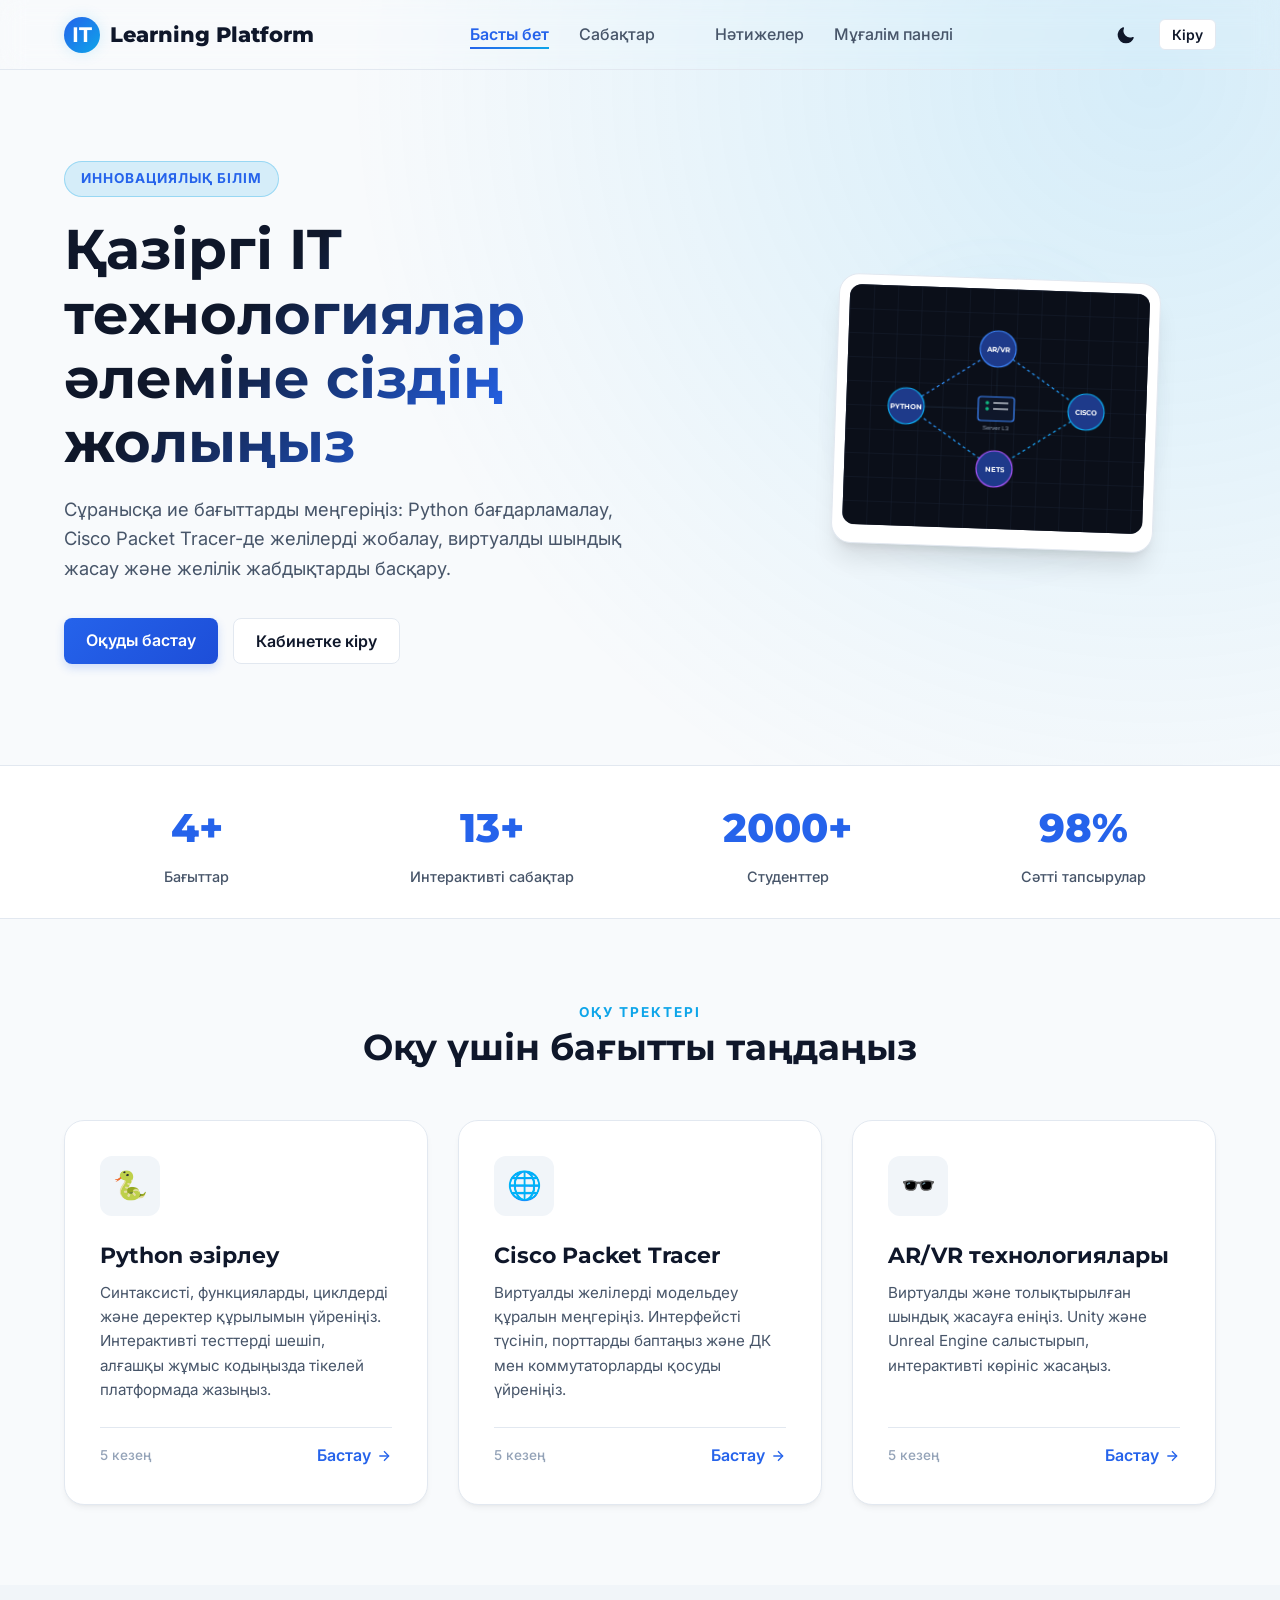
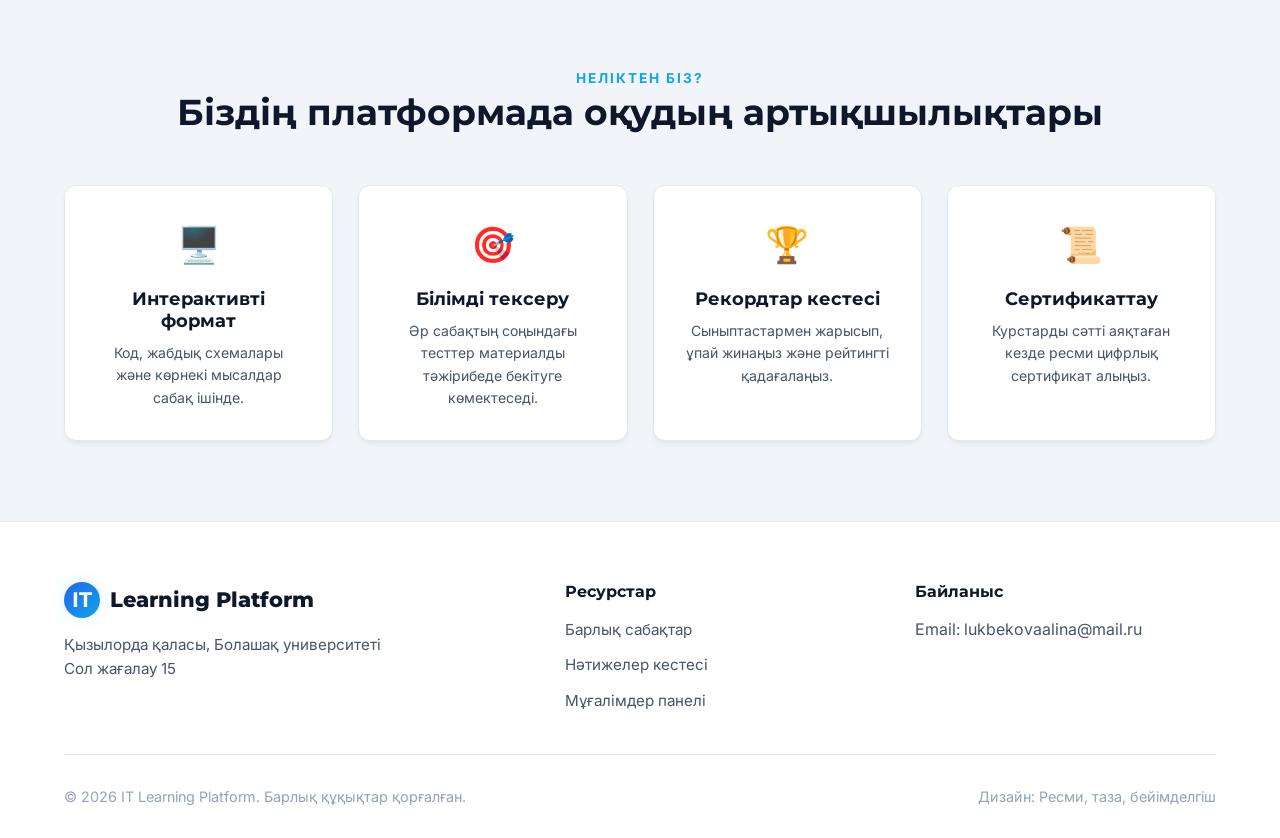
==== commit b19b7998: "Update index.html" ====
--- a/index.html
+++ b/index.html
@@ -225,7 +225,7 @@
                     <div class="brand-icon">IT</div>
                     <span>Learning Platform</span>
                 </div>
-                <p class="footer-desc">Қызылорда қаласы, Болашақ университеті Сол жағалау 15 деп өзгертіп берші главный беттегі адресті</p>
+                <p class="footer-desc">Қызылорда қаласы, Болашақ университеті Сол жағалау 15</p>
             </div>
             <div class="footer-links-col">
                 <h4 class="footer-links-title">Ресурстар</h4>
